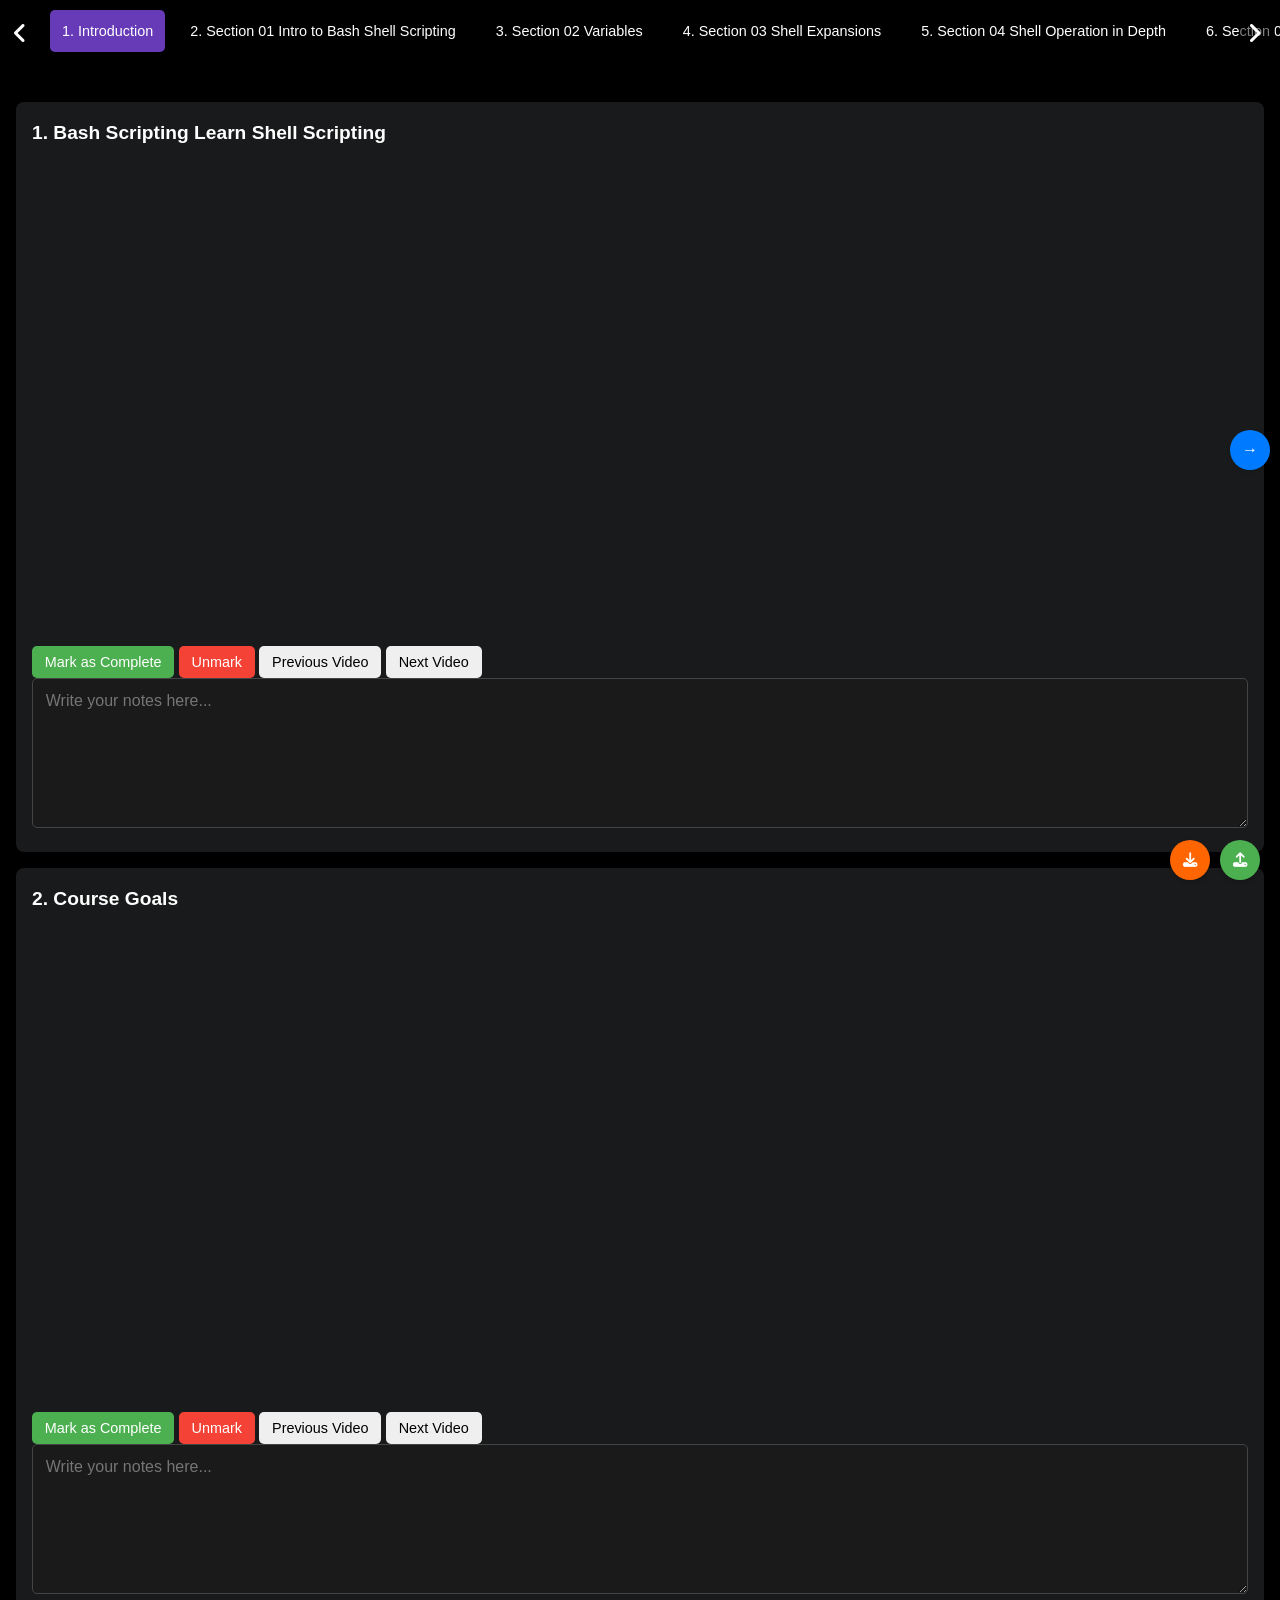
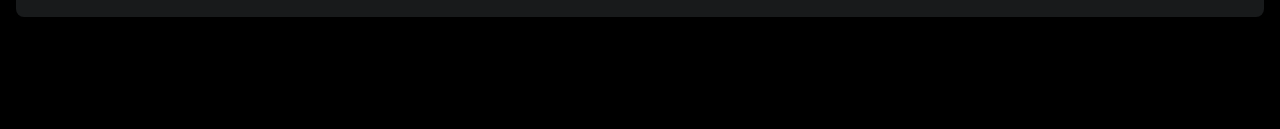
==== index.html @ 4765cff9 "Add files via upload" ====
<!DOCTYPE html>

<html lang="en">
<head>
<meta charset="utf-8"/>
<meta content="width=device-width, initial-scale=1.0" name="viewport"/>
<title>Bash Scripting Learn Shell Scripting Zero to Mastery</title>
<link href="styles.css" rel="stylesheet"/>
<link href="https://cdnjs.cloudflare.com/ajax/libs/font-awesome/6.3.0/css/all.min.css" rel="stylesheet"/>
<style>
            .video-container {
                width: 100%;
                max-width: 800px;
                margin: 20px auto;
            }
            .drive-iframe {
                width: 100%;
                height: 100%;
                border: none;
            }
        </style>
</head>
<body>
<header>
<nav class="wrapper">
<i class="fa-solid fa-angle-left arrow" id="left"></i>
<ul class="carousel">
<!-- Navigation items will be inserted here -->
<li class="card" id="actuel"><a href="index.html">1. Introduction</a></li>
<li class="card"><a href="s2.html">2. Section 01 Intro to Bash Shell Scripting</a></li>
<li class="card"><a href="s3.html">3. Section 02 Variables</a></li>
<li class="card"><a href="s4.html">4. Section 03 Shell Expansions</a></li>
<li class="card"><a href="s5.html">5. Section 04 Shell Operation in Depth</a></li>
<li class="card"><a href="s6.html">6. Section 05 Program Flow in Bash</a></li>
<li class="card"><a href="s7.html">7. Section 06 Loops in Bash</a></li>
<li class="card"><a href="s8.html">8. Section 07 Functions in Bash</a></li>
<li class="card"><a href="s9.html">10. Appendix Linux Installation Guide</a></li>
<li class="card"><a href="s10.html">11. Appendix Using the VIM Editor</a></li>
<li class="card"><a href="s11.html">12. Appendix Cron Anacron and Automation</a></li>
<li class="card"><a href="s12.html">13. Appendix Netfilter and Iptables Firewall</a></li></ul>
<i class="fa-solid fa-angle-right arrow" id="right"></i>
</nav>
</header>
<!-- Navigation buttons -->
<button class="arrow-button" id="right-arrow" onclick="navigate('s2.html')">→</button>
<main>
<!-- Video sections will be inserted here -->

<section class="section" id="section1">
<h2 class="video-title">1. Bash Scripting Learn Shell Scripting</h2>
<div class="video-container">
<iframe allow="autoplay" allowfullscreen="" class="drive-iframe" src="https://drive.google.com/file/d/1fzokmR-Iz_yWWEq9xopHgbsBEktAogwa/preview">
</iframe>
</div>
<button class="complete-btn">Mark as Complete</button>
<button class="unmark-btn">Unmark</button>
<button onclick="navigateToSection('prev', 0)">Previous Video</button>
<button onclick="navigateToSection('next', 0)">Next Video</button>
<textarea class="notes-input" id="notes1" placeholder="Write your notes here..."></textarea>
</section>
<section class="section" id="section2">
<h2 class="video-title">2. Course Goals</h2>
<div class="video-container">
<iframe allow="autoplay" allowfullscreen="" class="drive-iframe" src="https://drive.google.com/file/d/1g-en_Im526xHqlXFtxTY7H2maBVONtWU/preview">
</iframe>
</div>
<button class="complete-btn">Mark as Complete</button>
<button class="unmark-btn">Unmark</button>
<button onclick="navigateToSection('prev', 1)">Previous Video</button>
<button onclick="navigateToSection('next', 1)">Next Video</button>
<textarea class="notes-input" id="notes2" placeholder="Write your notes here..."></textarea>
</section>
</main>
<!-- Footer elements -->
<div class="footer-buttons">
<button id="backToTop" style="display: none;">
<i class="fas fa-arrow-up"></i>
</button>
<button id="exportButton">
<i class="fa-solid fa-download"></i>
</button>
<input accept=".json" id="importButton" type="file"/>
<button id="importDataButton">
<i class="fa-solid fa-upload"></i>
</button>
</div>
<script src="script.js"></script>
</body>
</html>
---- styles.css ----
/* Base Styles */
    * {
    margin: 0;
    padding: 0;
    box-sizing: border-box;
    }

    html {
    scroll-behavior: smooth;
    font-size: 16px;
    }

    body {
    font-family: "Poppins", sans-serif;
    background-color: #000000;
    color: #fff;
    line-height: 1.6;
    padding-bottom: 80px; /* Space for footer buttons */
    }

    /* Header & Navigation */
    header {
    background-color: black;
    padding: 10px 0;
    position: sticky;
    top: 0;
    width: 100%;
    z-index: 1000;
    box-shadow: 0 4px 6px rgba(0, 0, 0, 0.1);
    }

    .wrapper {
    display: flex;
    align-items: center;
    justify-content: space-between;
    position: relative;
    overflow: hidden;
    width: 100%;
    }

    .carousel {
    display: flex;
    gap: 10px;
    overflow-x: auto;
    list-style: none;
    padding: 0 50px;
    margin: 0;
    scroll-behavior: smooth;
    flex-grow: 1;
    scrollbar-width: none; /* Firefox */
    }

    .carousel::-webkit-scrollbar {
    display: none; /* Chrome/Safari */
    }

    .card {
    flex: 0 0 auto;
    padding: 8px 15px;
    background-color: black;
    border-radius: 5px;
    transition: all 0.3s ease;
    }

    .card a {
    text-decoration: none;
    color: white;
    font-weight: 500;
    white-space: nowrap;
    font-size: 0.9rem;
    }

    .card:hover {
    transform: scale(1.05);
    background-color: #3d5da9;
    }

    #actuel {
    background-color: #673ab7;
    border-radius: 5px;
    padding: 8px 12px;
    color: white;
    }

    .arrow {
    color: white;
    font-size: 1.5rem;
    cursor: pointer;
    padding: 8px;
    background-color: rgba(0, 0, 0, 0.5);
    border-radius: 50%;
    position: absolute;
    top: 50%;
    transform: translateY(-50%);
    z-index: 10;
    display: flex;
    align-items: center;
    justify-content: center;
    width: 36px;
    height: 36px;
    }

    .arrow:hover {
    background-color: #e74c3c;
    }

    #left {
    left: 5px;
    }

    #right {
    right: 5px;
    }

    /* Main Content */
    main {
    padding: 1rem;
    margin-top: 0.5rem;
    }

    .section {
    background-color: rgb(24, 26, 27);
    margin: 1rem 0;
    padding: 1rem;
    border-radius: 8px;
    box-shadow: 0 2px 4px rgba(0, 0, 0, 0.1);
    }

    .video-title {
    font-size: 1.2rem;
    margin-bottom: 0.8rem;
    color: #fff;
    }

    .video-container {
    width: 100%;
    max-width: 800px;
    margin: 0 auto 1rem;
    aspect-ratio: 16/9;
    }

    .drive-iframe {
    width: 100%;
    height: 100%;
    border: none;
    border-radius: 5px;
    }

    /* Buttons */
    .button-group {
    display: flex;
    flex-wrap: wrap;
    gap: 0.5rem;
    margin-bottom: 1rem;
    }

    button {
    border-radius: 5px;
    padding: 0.5rem 0.8rem;
    border: none;
    cursor: pointer;
    font-weight: 500;
    font-size: 0.9rem;
    transition: all 0.2s ease;
    }

    .complete-btn {
    background-color: #4caf50;
    color: white;
    }

    .complete-btn:hover {
    background-color: #45a049;
    }

    .unmark-btn {
    background-color: #f44336;
    color: white;
    }

    .unmark-btn:hover {
    background-color: #d32f2f;
    }

    .arrow-button {
    position: fixed;
    top: 50%;
    transform: translateY(-50%);
    background-color: #007bff;
    color: white;
    border: none;
    border-radius: 50%;
    width: 40px;
    height: 40px;
    font-size: 1rem;
    cursor: pointer;
    box-shadow: 0 2px 4px rgba(0, 0, 0, 0.1);
    z-index: 999;
    display: flex;
    align-items: center;
    justify-content: center;
    }

    .arrow-button:hover {
    background-color: #0056b3;
    transform: translateY(-50%) scale(1.1);
    }

    #left-arrow {
    left: 10px;
    }

    #right-arrow {
    right: 10px;
    }

    /* Notes */
    .notes-input {
    width: 100%;
    height: 150px;
    padding: 0.8rem;
    border: 1px solid #444;
    border-radius: 5px;
    font-size: 1rem;
    resize: vertical;
    color: #fff;
    background-color: #1a1a1a;
    font-family: Arial, sans-serif;
    }

    .notes-input:focus {
    border-color: #4caf50;
    outline: none;
    box-shadow: 0 0 0 2px rgba(76, 175, 80, 0.2);
    }

    /* Footer Buttons */
    .footer-buttons {
    position: fixed;
    bottom: 20px;
    right: 20px;
    display: flex;
    gap: 10px;
    z-index: 1000;
    }

    #backToTop, #exportButton, #importDataButton {
    width: 40px;
    height: 40px;
    border-radius: 50%;
    display: flex;
    align-items: center;
    justify-content: center;
    border: none;
    cursor: pointer;
    box-shadow: 0 2px 4px rgba(0, 0, 0, 0.2);
    transition: all 0.2s ease;
    }

    #backToTop {
    background-color: #007BFF;
    color: white;
    }

    #backToTop:hover {
    background-color: #0056b3;
    }

    #exportButton {
    background-color: #FF6500;
    color: white;
    }

    #exportButton:hover {
    background-color: #fc7f2b;
    }

    #importDataButton {
    background-color: #4CAF50;
    color: white;
    }

    #importDataButton:hover {
    background-color: #49d34e;
    }

    #importButton {
    display: none;
    }

    /* Mobile Responsiveness */
    @media (max-width: 768px) {
    html {
        font-size: 14px;
    }

    .carousel {
        padding: 0 40px;
    }

    .card {
        padding: 6px 12px;
    }

    .arrow {
        width: 30px;
        height: 30px;
        font-size: 1.2rem;
    }

    .section {
        padding: 0.8rem;
    }

    .video-title {
        font-size: 1.1rem;
    }

    button {
        padding: 0.4rem 0.7rem;
        font-size: 0.8rem;
    }

    .arrow-button {
        width: 35px;
        height: 35px;
    }

    .footer-buttons {
        bottom: 15px;
        right: 15px;
    }

    #backToTop, #exportButton, #importDataButton {
        width: 36px;
        height: 36px;
        font-size: 0.9rem;
    }
    }

    @media (max-width: 480px) {
    .carousel {
        gap: 8px;
        padding: 0 35px;
    }

    .card a {
        font-size: 0.8rem;
    }

    .button-group {
        gap: 0.3rem;
    }

    button {
        padding: 0.3rem 0.6rem;
    }

    .notes-input {
        height: 120px;
        padding: 0.6rem;
    }
    }

    @media (max-width: 768px) {
    #left-arrow, #right-arrow {
        display: none !important;
    }
    }
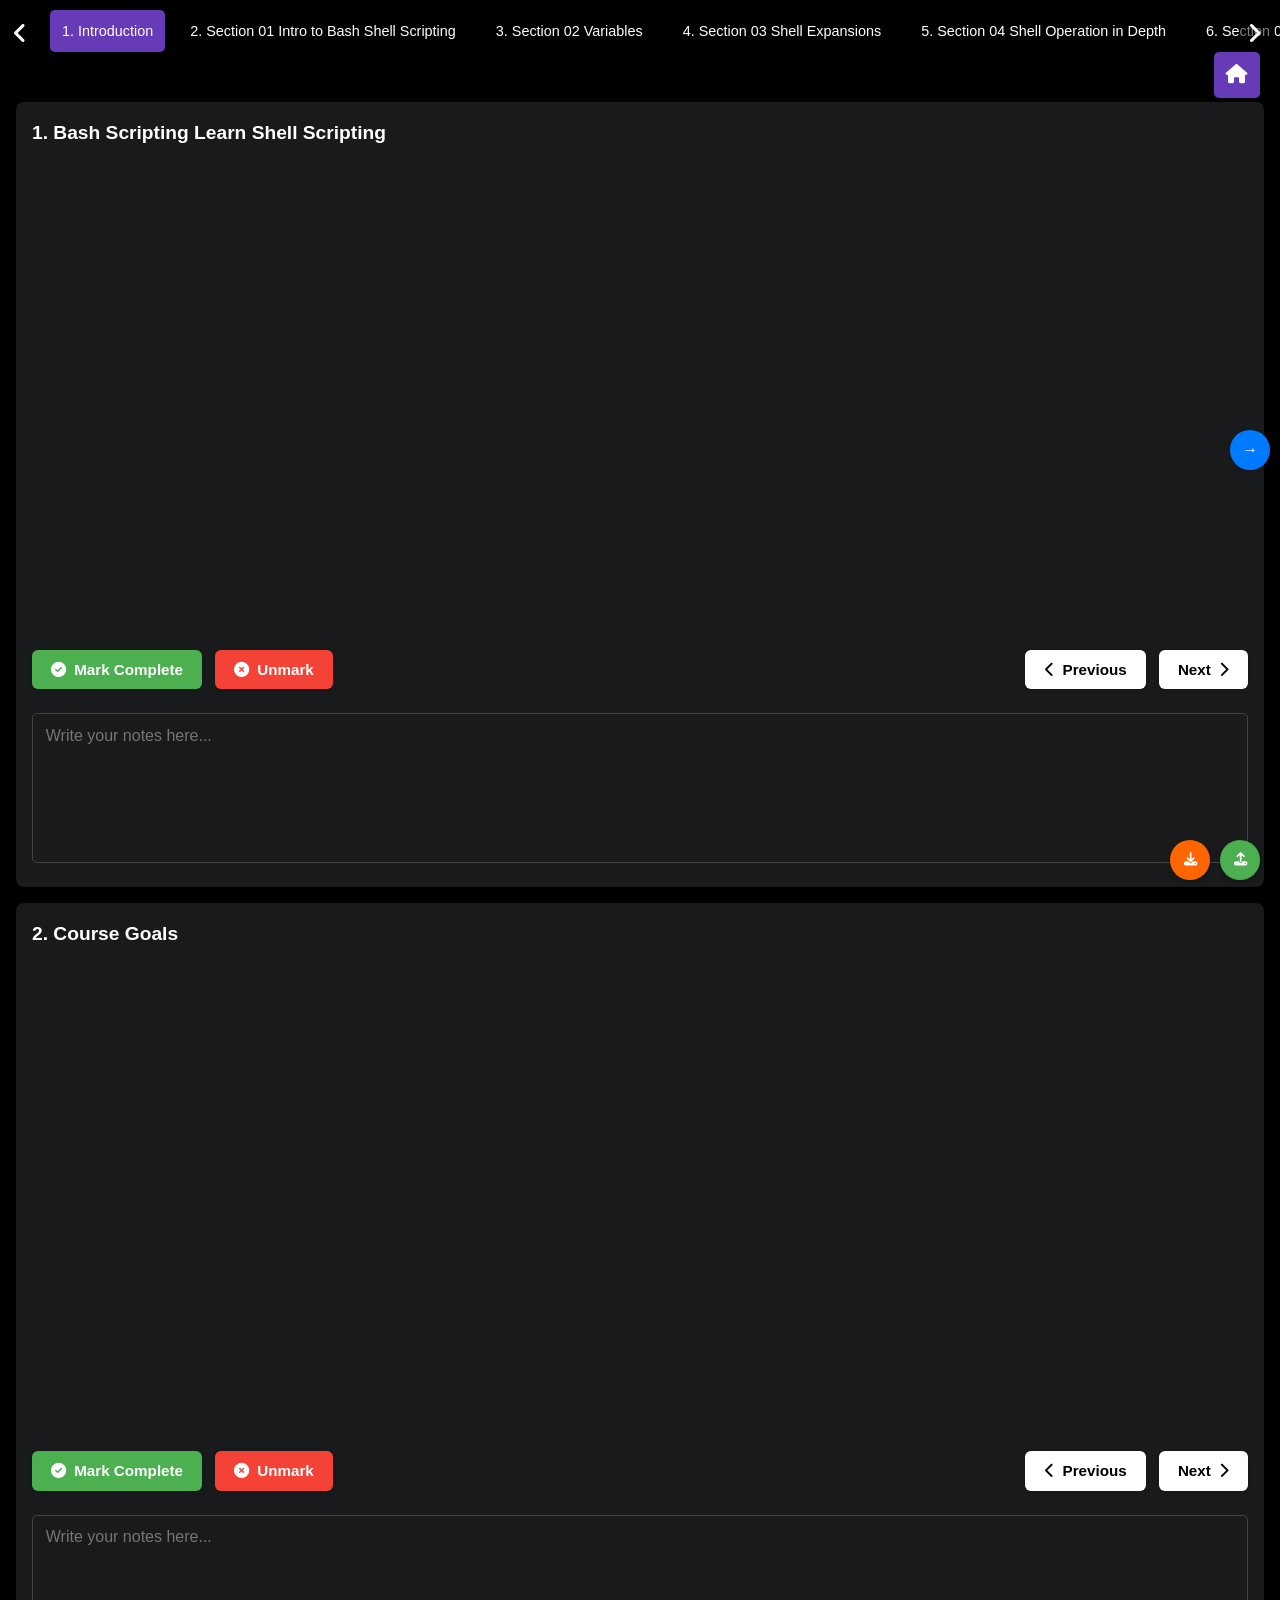
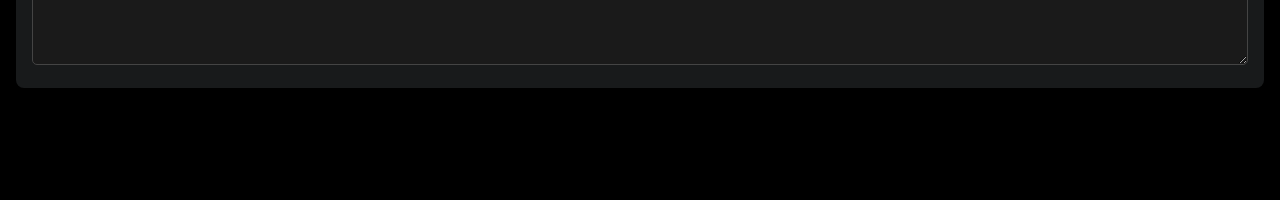
==== commit 77ab761f: "Add files via upload" ====
--- a/index.html
+++ b/index.html
@@ -40,6 +40,9 @@
 <li class="card"><a href="s12.html">13. Appendix Netfilter and Iptables Firewall</a></li></ul>
 <i class="fa-solid fa-angle-right arrow" id="right"></i>
 </nav>
+<a class="home-button" href="https://brahimsaa.github.io/all">
+<i class="fa-solid fa-home"></i>
+</a>
 </header>
 <!-- Navigation buttons -->
 <button class="arrow-button" id="right-arrow" onclick="navigate('s2.html')">→</button>
@@ -52,10 +55,24 @@
 <iframe allow="autoplay" allowfullscreen="" class="drive-iframe" src="https://drive.google.com/file/d/1fzokmR-Iz_yWWEq9xopHgbsBEktAogwa/preview">
 </iframe>
 </div>
-<button class="complete-btn">Mark as Complete</button>
-<button class="unmark-btn">Unmark</button>
-<button onclick="navigateToSection('prev', 0)">Previous Video</button>
-<button onclick="navigateToSection('next', 0)">Next Video</button>
+<div class="progress-navigate-container">
+<div class="progress">
+<button class="complete-btn">
+<i class="fas fa-check-circle"></i> Mark Complete
+                        </button>
+<button class="unmark-btn">
+<i class="fas fa-times-circle"></i> Unmark
+                        </button>
+</div>
+<div class="navigate">
+<button class="nav-btn prev-btn" onclick="navigateToSection('prev', 0)">
+<i class="fas fa-chevron-left"></i> Previous
+                        </button>
+<button class="nav-btn next-btn" onclick="navigateToSection('next', 0)">
+                            Next <i class="fas fa-chevron-right"></i>
+</button>
+</div>
+</div>
 <textarea class="notes-input" id="notes1" placeholder="Write your notes here..."></textarea>
 </section>
 <section class="section" id="section2">
@@ -64,10 +81,24 @@
 <iframe allow="autoplay" allowfullscreen="" class="drive-iframe" src="https://drive.google.com/file/d/1g-en_Im526xHqlXFtxTY7H2maBVONtWU/preview">
 </iframe>
 </div>
-<button class="complete-btn">Mark as Complete</button>
-<button class="unmark-btn">Unmark</button>
-<button onclick="navigateToSection('prev', 1)">Previous Video</button>
-<button onclick="navigateToSection('next', 1)">Next Video</button>
+<div class="progress-navigate-container">
+<div class="progress">
+<button class="complete-btn">
+<i class="fas fa-check-circle"></i> Mark Complete
+                        </button>
+<button class="unmark-btn">
+<i class="fas fa-times-circle"></i> Unmark
+                        </button>
+</div>
+<div class="navigate">
+<button class="nav-btn prev-btn" onclick="navigateToSection('prev', 1)">
+<i class="fas fa-chevron-left"></i> Previous
+                        </button>
+<button class="nav-btn next-btn" onclick="navigateToSection('next', 1)">
+                            Next <i class="fas fa-chevron-right"></i>
+</button>
+</div>
+</div>
 <textarea class="notes-input" id="notes2" placeholder="Write your notes here..."></textarea>
 </section>
 </main>
--- a/styles.css
+++ b/styles.css
@@ -1,369 +1,441 @@
 /* Base Styles */
-    * {
-    margin: 0;
-    padding: 0;
-    box-sizing: border-box;
-    }
-
-    html {
-    scroll-behavior: smooth;
-    font-size: 16px;
-    }
-
-    body {
-    font-family: "Poppins", sans-serif;
-    background-color: #000000;
-    color: #fff;
-    line-height: 1.6;
-    padding-bottom: 80px; /* Space for footer buttons */
-    }
-
-    /* Header & Navigation */
-    header {
-    background-color: black;
-    padding: 10px 0;
-    position: sticky;
-    top: 0;
+* {
+  margin: 0;
+  padding: 0;
+  box-sizing: border-box;
+}
+
+html {
+  scroll-behavior: smooth;
+  font-size: 16px;
+}
+
+body {
+  font-family: "Poppins", sans-serif;
+  background-color: #000000;
+  color: #fff;
+  line-height: 1.6;
+  padding-bottom: 80px;
+}
+
+/* Header & Navigation */
+header {
+  background-color: black;
+  padding: 10px 0;
+  position: sticky;
+  top: 0;
+  width: 100%;
+  z-index: 1000;
+  box-shadow: 0 4px 6px rgba(0, 0, 0, 0.1);
+}
+
+.wrapper {
+  display: flex;
+  align-items: center;
+  justify-content: space-between;
+  position: relative;
+  overflow: hidden;
+  width: 100%;
+}
+
+.carousel {
+  display: flex;
+  gap: 10px;
+  overflow-x: auto;
+  list-style: none;
+  padding: 0 50px;
+  margin: 0;
+  scroll-behavior: smooth;
+  flex-grow: 1;
+  scrollbar-width: none;
+}
+
+.carousel::-webkit-scrollbar {
+  display: none;
+}
+
+.card {
+  flex: 0 0 auto;
+  padding: 8px 15px;
+  background-color: black;
+  border-radius: 5px;
+  transition: all 0.3s ease;
+}
+
+.card a {
+  text-decoration: none;
+  color: white;
+  font-weight: 500;
+  white-space: nowrap;
+  font-size: 0.9rem;
+}
+
+.card:hover {
+  transform: scale(1.05);
+  background-color: #3d5da9;
+}
+
+#actuel {
+  background-color: #673ab7;
+  border-radius: 5px;
+  padding: 8px 12px;
+  color: white;
+}
+
+.arrow {
+  color: white;
+  font-size: 1.5rem;
+  cursor: pointer;
+  padding: 8px;
+  background-color: rgba(0, 0, 0, 0.5);
+  border-radius: 50%;
+  position: absolute;
+  top: 50%;
+  transform: translateY(-50%);
+  z-index: 10;
+  display: flex;
+  align-items: center;
+  justify-content: center;
+  width: 36px;
+  height: 36px;
+}
+
+.arrow:hover {
+  background-color: #e74c3c;
+}
+
+#left {
+  left: 5px;
+}
+
+#right {
+  right: 5px;
+}
+
+/* Home Button */
+.home-button {
+  position: absolute;
+  right: 20px;
+  color: white;
+  font-size: 1.2rem;
+  background-color: #673ab7;
+  padding: 8px 12px;
+  border-radius: 5px;
+  transition: all 0.3s ease;
+}
+
+.home-button:hover {
+  background-color: #5e35b1;
+  transform: scale(1.05);
+}
+
+/* Main Content */
+main {
+  padding: 1rem;
+  margin-top: 0.5rem;
+}
+
+.section {
+  background-color: rgb(24, 26, 27);
+  margin: 1rem 0;
+  padding: 1rem;
+  border-radius: 8px;
+  box-shadow: 0 2px 4px rgba(0, 0, 0, 0.1);
+}
+
+.video-title {
+  font-size: 1.2rem;
+  margin-bottom: 0.8rem;
+  color: #fff;
+}
+
+.video-container {
+  width: 100%;
+  max-width: 800px;
+  margin: 0 auto 1rem;
+  aspect-ratio: 16/9;
+}
+
+.drive-iframe {
+  width: 100%;
+  height: 100%;
+  border: none;
+  border-radius: 5px;
+}
+
+/* Progress & Navigation Container */
+.progress-navigate-container {
+  display: flex;
+  justify-content: space-between;
+  align-items: center;
+  margin: 1.5rem 0;
+  gap: 1rem;
+  flex-wrap: wrap;
+}
+
+.progress, .navigate {
+  display: flex;
+  gap: 0.8rem;
+}
+
+/* Button Styles */
+.complete-btn, .unmark-btn, .nav-btn {
+  padding: 0.7rem 1.2rem;
+  border-radius: 6px;
+  font-weight: 600;
+  font-size: 0.95rem;
+  transition: all 0.3s ease;
+  display: flex;
+  align-items: center;
+  gap: 0.5rem;
+  border: none;
+  cursor: pointer;
+  box-shadow: 0 2px 5px rgba(0,0,0,0.1);
+}
+
+.complete-btn {
+  background-color: #4CAF50;
+  color: white;
+}
+
+.complete-btn:hover {
+  background-color: #3e8e41;
+  transform: translateY(-2px);
+  box-shadow: 0 4px 8px rgba(0,0,0,0.15);
+}
+
+.unmark-btn {
+  background-color: #f44336;
+  color: white;
+}
+
+.unmark-btn:hover {
+  background-color: #d32f2f;
+  transform: translateY(-2px);
+  box-shadow: 0 4px 8px rgba(0,0,0,0.15);
+}
+
+.nav-btn {
+  background-color: white;
+  color: black;
+}
+
+.nav-btn:hover {
+  background-color: #dcdcdc;
+  transform: translateY(-2px);
+  box-shadow: 0 4px 8px rgba(0,0,0,0.15);
+}
+
+/* Notes */
+.notes-input {
+  width: 100%;
+  height: 150px;
+  padding: 0.8rem;
+  border: 1px solid #444;
+  border-radius: 5px;
+  font-size: 1rem;
+  resize: vertical;
+  color: #fff;
+  background-color: #1a1a1a;
+  font-family: Arial, sans-serif;
+}
+
+.notes-input:focus {
+  border-color: #4caf50;
+  outline: none;
+  box-shadow: 0 0 0 2px rgba(76, 175, 80, 0.2);
+}
+
+/* Footer Buttons */
+.footer-buttons {
+  position: fixed;
+  bottom: 20px;
+  right: 20px;
+  display: flex;
+  gap: 10px;
+  z-index: 1000;
+}
+
+#backToTop,
+#exportButton,
+#importDataButton {
+  width: 40px;
+  height: 40px;
+  border-radius: 50%;
+  display: flex;
+  align-items: center;
+  justify-content: center;
+  border: none;
+  cursor: pointer;
+  box-shadow: 0 2px 4px rgba(0, 0, 0, 0.2);
+  transition: all 0.2s ease;
+}
+
+#backToTop {
+  background-color: #007bff;
+  color: white;
+}
+
+#backToTop:hover {
+  background-color: #0056b3;
+}
+
+#exportButton {
+  background-color: #ff6500;
+  color: white;
+}
+
+#exportButton:hover {
+  background-color: #fc7f2b;
+}
+
+#importDataButton {
+  background-color: #4caf50;
+  color: white;
+}
+
+#importDataButton:hover {
+  background-color: #49d34e;
+}
+
+#importButton {
+  display: none;
+}
+
+/* Arrow Buttons */
+.arrow-button {
+  position: fixed;
+  top: 50%;
+  transform: translateY(-50%);
+  background-color: #007bff;
+  color: white;
+  border: none;
+  border-radius: 50%;
+  width: 40px;
+  height: 40px;
+  font-size: 1rem;
+  cursor: pointer;
+  box-shadow: 0 2px 4px rgba(0, 0, 0, 0.1);
+  z-index: 999;
+  display: flex;
+  align-items: center;
+  justify-content: center;
+}
+
+.arrow-button:hover {
+  background-color: #0056b3;
+  transform: translateY(-50%) scale(1.1);
+}
+
+#left-arrow {
+  left: 10px;
+}
+
+#right-arrow {
+  right: 10px;
+}
+
+/* Mobile Responsiveness */
+@media (max-width: 768px) {
+  html {
+    font-size: 14px;
+  }
+
+  .carousel {
+    padding: 0 40px;
+  }
+
+  .card {
+    padding: 6px 12px;
+  }
+
+  .arrow {
+    width: 30px;
+    height: 30px;
+    font-size: 1.2rem;
+  }
+
+  .section {
+    padding: 0.8rem;
+  }
+
+  .video-title {
+    font-size: 1.1rem;
+  }
+
+  .home-button {
+    right: 10px;
+    padding: 6px 10px;
+  }
+
+  .progress-navigate-container {
+    flex-direction: column;
+    gap: 0.8rem;
+  }
+
+  .progress, .navigate {
     width: 100%;
-    z-index: 1000;
-    box-shadow: 0 4px 6px rgba(0, 0, 0, 0.1);
-    }
-
-    .wrapper {
-    display: flex;
-    align-items: center;
-    justify-content: space-between;
-    position: relative;
-    overflow: hidden;
-    width: 100%;
-    }
-
-    .carousel {
-    display: flex;
-    gap: 10px;
-    overflow-x: auto;
-    list-style: none;
-    padding: 0 50px;
-    margin: 0;
-    scroll-behavior: smooth;
+    justify-content: center;
+    flex-wrap: wrap;
+  }
+
+  .complete-btn, .unmark-btn, .nav-btn {
+    padding: 0.6rem 1rem;
+    font-size: 0.9rem;
     flex-grow: 1;
-    scrollbar-width: none; /* Firefox */
-    }
-
-    .carousel::-webkit-scrollbar {
-    display: none; /* Chrome/Safari */
-    }
-
-    .card {
-    flex: 0 0 auto;
-    padding: 8px 15px;
-    background-color: black;
-    border-radius: 5px;
-    transition: all 0.3s ease;
-    }
-
-    .card a {
-    text-decoration: none;
-    color: white;
-    font-weight: 500;
-    white-space: nowrap;
-    font-size: 0.9rem;
-    }
-
-    .card:hover {
-    transform: scale(1.05);
-    background-color: #3d5da9;
-    }
-
-    #actuel {
-    background-color: #673ab7;
-    border-radius: 5px;
-    padding: 8px 12px;
-    color: white;
-    }
-
-    .arrow {
-    color: white;
-    font-size: 1.5rem;
-    cursor: pointer;
-    padding: 8px;
-    background-color: rgba(0, 0, 0, 0.5);
-    border-radius: 50%;
-    position: absolute;
-    top: 50%;
-    transform: translateY(-50%);
-    z-index: 10;
-    display: flex;
-    align-items: center;
     justify-content: center;
+  }
+
+  .footer-buttons {
+    bottom: 15px;
+    right: 15px;
+  }
+
+  #backToTop,
+  #exportButton,
+  #importDataButton {
     width: 36px;
     height: 36px;
-    }
-
-    .arrow:hover {
-    background-color: #e74c3c;
-    }
-
-    #left {
-    left: 5px;
-    }
-
-    #right {
-    right: 5px;
-    }
-
-    /* Main Content */
-    main {
-    padding: 1rem;
-    margin-top: 0.5rem;
-    }
-
-    .section {
-    background-color: rgb(24, 26, 27);
-    margin: 1rem 0;
-    padding: 1rem;
-    border-radius: 8px;
-    box-shadow: 0 2px 4px rgba(0, 0, 0, 0.1);
-    }
-
-    .video-title {
-    font-size: 1.2rem;
-    margin-bottom: 0.8rem;
-    color: #fff;
-    }
-
-    .video-container {
+    font-size: 0.9rem;
+  }
+
+  #left-arrow,
+  #right-arrow {
+    display: none !important;
+  }
+}
+
+@media (max-width: 480px) {
+  .carousel {
+    gap: 8px;
+    padding: 0 35px;
+  }
+
+  .card a {
+    font-size: 0.8rem;
+  }
+
+  .notes-input {
+    height: 120px;
+    padding: 0.6rem;
+  }
+
+  .progress, .navigate {
+    display: grid;
+    grid-template-columns: 1fr 1fr;
+    gap: 0.8rem;
+  }
+
+  .complete-btn, .unmark-btn, .nav-btn {
+    padding: 0.8rem 0.5rem;
     width: 100%;
-    max-width: 800px;
-    margin: 0 auto 1rem;
-    aspect-ratio: 16/9;
-    }
-
-    .drive-iframe {
-    width: 100%;
-    height: 100%;
-    border: none;
-    border-radius: 5px;
-    }
-
-    /* Buttons */
-    .button-group {
-    display: flex;
-    flex-wrap: wrap;
-    gap: 0.5rem;
-    margin-bottom: 1rem;
-    }
-
-    button {
-    border-radius: 5px;
-    padding: 0.5rem 0.8rem;
-    border: none;
-    cursor: pointer;
-    font-weight: 500;
-    font-size: 0.9rem;
-    transition: all 0.2s ease;
-    }
-
-    .complete-btn {
-    background-color: #4caf50;
-    color: white;
-    }
-
-    .complete-btn:hover {
-    background-color: #45a049;
-    }
-
-    .unmark-btn {
-    background-color: #f44336;
-    color: white;
-    }
-
-    .unmark-btn:hover {
-    background-color: #d32f2f;
-    }
-
-    .arrow-button {
-    position: fixed;
-    top: 50%;
-    transform: translateY(-50%);
-    background-color: #007bff;
-    color: white;
-    border: none;
-    border-radius: 50%;
-    width: 40px;
-    height: 40px;
-    font-size: 1rem;
-    cursor: pointer;
-    box-shadow: 0 2px 4px rgba(0, 0, 0, 0.1);
-    z-index: 999;
-    display: flex;
-    align-items: center;
-    justify-content: center;
-    }
-
-    .arrow-button:hover {
-    background-color: #0056b3;
-    transform: translateY(-50%) scale(1.1);
-    }
-
-    #left-arrow {
-    left: 10px;
-    }
-
-    #right-arrow {
-    right: 10px;
-    }
-
-    /* Notes */
-    .notes-input {
-    width: 100%;
-    height: 150px;
-    padding: 0.8rem;
-    border: 1px solid #444;
-    border-radius: 5px;
-    font-size: 1rem;
-    resize: vertical;
-    color: #fff;
-    background-color: #1a1a1a;
-    font-family: Arial, sans-serif;
-    }
-
-    .notes-input:focus {
-    border-color: #4caf50;
-    outline: none;
-    box-shadow: 0 0 0 2px rgba(76, 175, 80, 0.2);
-    }
-
-    /* Footer Buttons */
-    .footer-buttons {
-    position: fixed;
-    bottom: 20px;
-    right: 20px;
-    display: flex;
-    gap: 10px;
-    z-index: 1000;
-    }
-
-    #backToTop, #exportButton, #importDataButton {
-    width: 40px;
-    height: 40px;
-    border-radius: 50%;
-    display: flex;
-    align-items: center;
-    justify-content: center;
-    border: none;
-    cursor: pointer;
-    box-shadow: 0 2px 4px rgba(0, 0, 0, 0.2);
-    transition: all 0.2s ease;
-    }
-
-    #backToTop {
-    background-color: #007BFF;
-    color: white;
-    }
-
-    #backToTop:hover {
-    background-color: #0056b3;
-    }
-
-    #exportButton {
-    background-color: #FF6500;
-    color: white;
-    }
-
-    #exportButton:hover {
-    background-color: #fc7f2b;
-    }
-
-    #importDataButton {
-    background-color: #4CAF50;
-    color: white;
-    }
-
-    #importDataButton:hover {
-    background-color: #49d34e;
-    }
-
-    #importButton {
-    display: none;
-    }
-
-    /* Mobile Responsiveness */
-    @media (max-width: 768px) {
-    html {
-        font-size: 14px;
-    }
-
-    .carousel {
-        padding: 0 40px;
-    }
-
-    .card {
-        padding: 6px 12px;
-    }
-
-    .arrow {
-        width: 30px;
-        height: 30px;
-        font-size: 1.2rem;
-    }
-
-    .section {
-        padding: 0.8rem;
-    }
-
-    .video-title {
-        font-size: 1.1rem;
-    }
-
-    button {
-        padding: 0.4rem 0.7rem;
-        font-size: 0.8rem;
-    }
-
-    .arrow-button {
-        width: 35px;
-        height: 35px;
-    }
-
-    .footer-buttons {
-        bottom: 15px;
-        right: 15px;
-    }
-
-    #backToTop, #exportButton, #importDataButton {
-        width: 36px;
-        height: 36px;
-        font-size: 0.9rem;
-    }
-    }
-
-    @media (max-width: 480px) {
-    .carousel {
-        gap: 8px;
-        padding: 0 35px;
-    }
-
-    .card a {
-        font-size: 0.8rem;
-    }
-
-    .button-group {
-        gap: 0.3rem;
-    }
-
-    button {
-        padding: 0.3rem 0.6rem;
-    }
-
-    .notes-input {
-        height: 120px;
-        padding: 0.6rem;
-    }
-    }
-
-    @media (max-width: 768px) {
-    #left-arrow, #right-arrow {
-        display: none !important;
-    }
-    }+    white-space: nowrap;
+  }
+}
+
+@media (max-width: 400px) {
+  .complete-btn, .unmark-btn, .nav-btn {
+    font-size: 0.85rem;
+    padding: 0.7rem 0.4rem;
+  }
+}
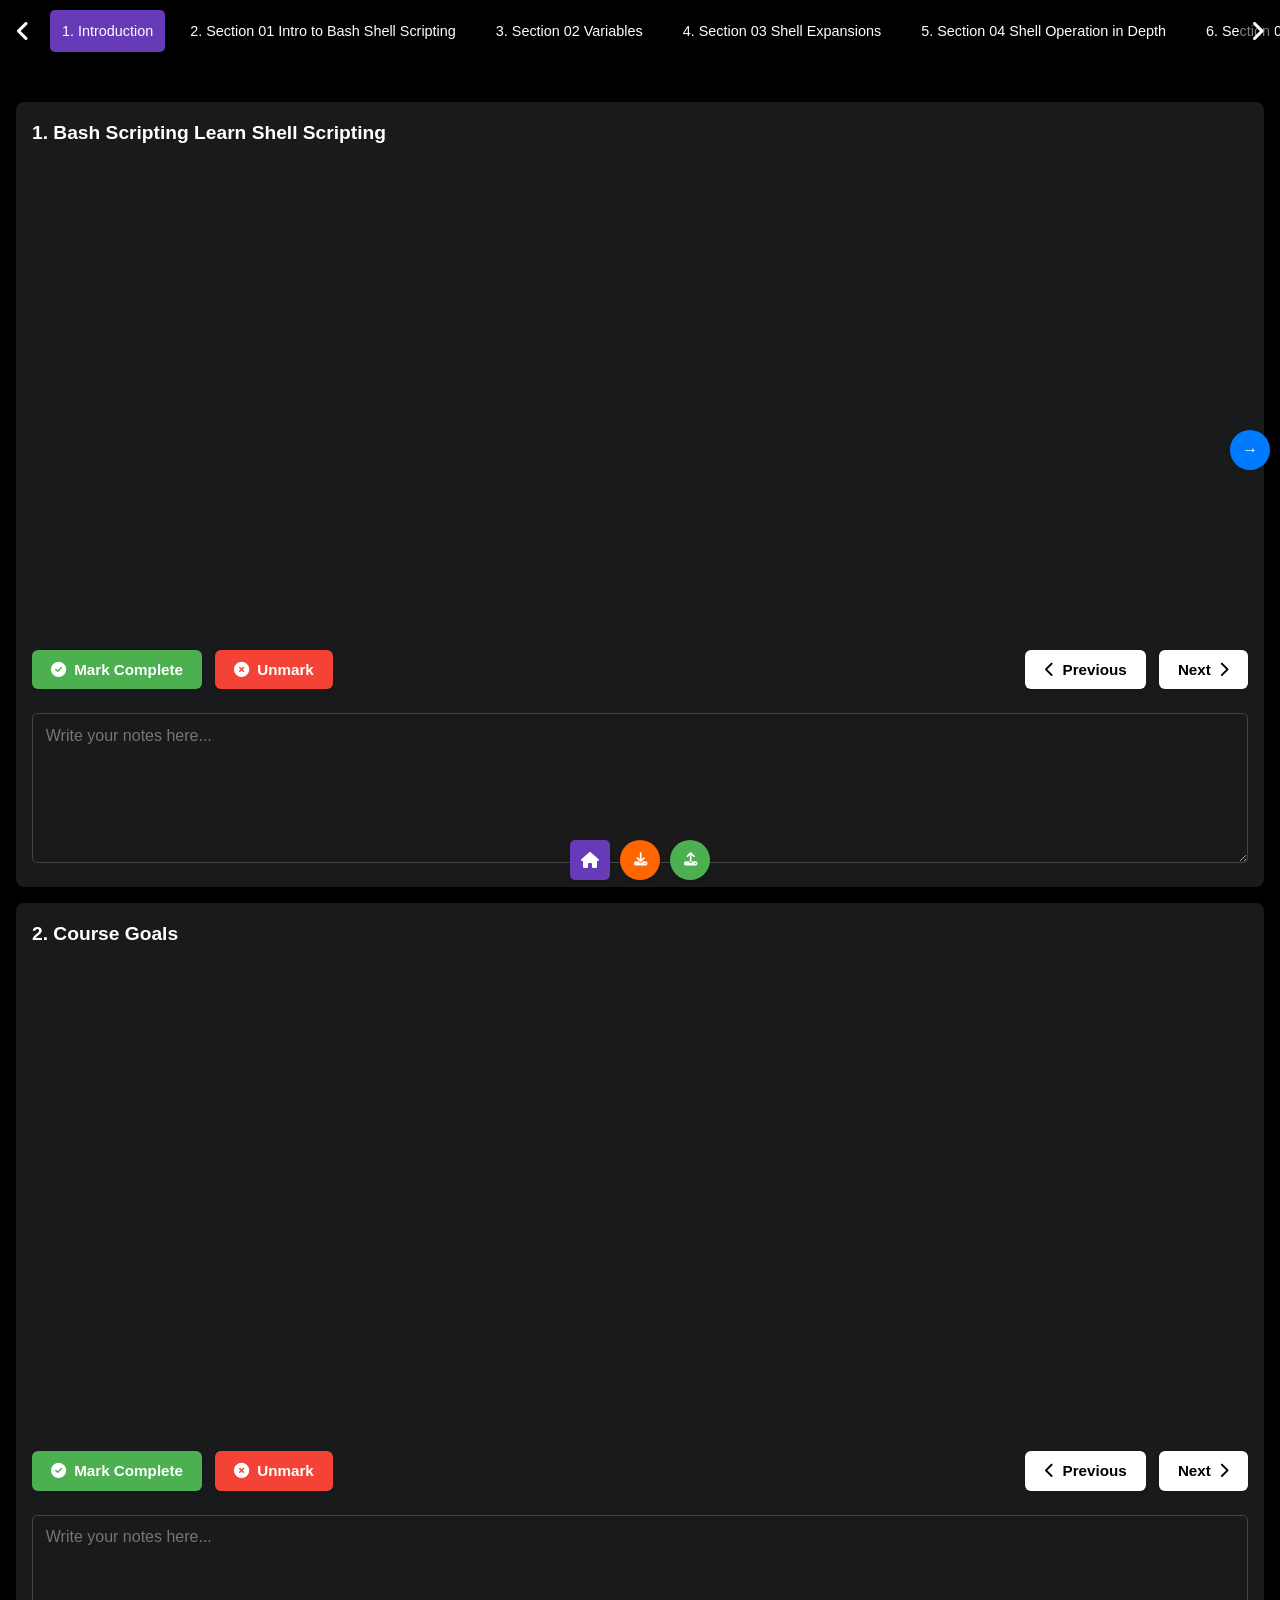
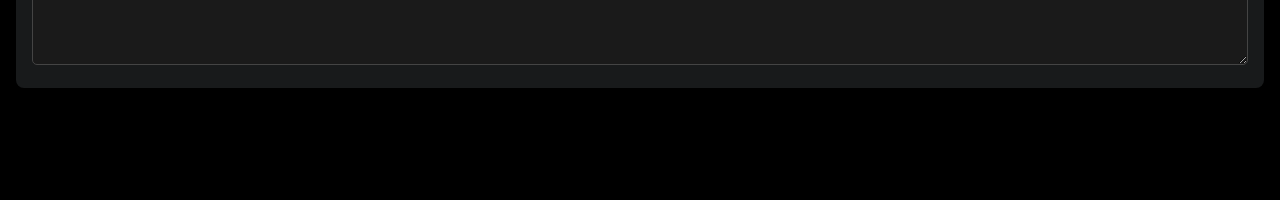
==== commit 3a210dae: "Add files via upload" ====
--- a/index.html
+++ b/index.html
@@ -40,9 +40,6 @@
 <li class="card"><a href="s12.html">13. Appendix Netfilter and Iptables Firewall</a></li></ul>
 <i class="fa-solid fa-angle-right arrow" id="right"></i>
 </nav>
-<a class="home-button" href="https://brahimsaa.github.io/all">
-<i class="fa-solid fa-home"></i>
-</a>
 </header>
 <!-- Navigation buttons -->
 <button class="arrow-button" id="right-arrow" onclick="navigate('s2.html')">→</button>
@@ -104,9 +101,9 @@
 </main>
 <!-- Footer elements -->
 <div class="footer-buttons">
-<button id="backToTop" style="display: none;">
-<i class="fas fa-arrow-up"></i>
-</button>
+<a class="home-button" href="https://brahimsaa.github.io/all" id="homeButton">
+<i class="fa-solid fa-home"></i>
+</a>
 <button id="exportButton">
 <i class="fa-solid fa-download"></i>
 </button>
--- a/styles.css
+++ b/styles.css
@@ -106,28 +106,14 @@
 
 #left {
   left: 5px;
+  display: flex;
 }
 
 #right {
   right: 5px;
-}
-
-/* Home Button */
-.home-button {
-  position: absolute;
-  right: 20px;
-  color: white;
-  font-size: 1.2rem;
-  background-color: #673ab7;
-  padding: 8px 12px;
-  border-radius: 5px;
-  transition: all 0.3s ease;
-}
-
-.home-button:hover {
-  background-color: #5e35b1;
-  transform: scale(1.05);
-}
+  display: flex;
+}
+
 
 /* Main Content */
 main {
@@ -246,62 +232,6 @@
   box-shadow: 0 0 0 2px rgba(76, 175, 80, 0.2);
 }
 
-/* Footer Buttons */
-.footer-buttons {
-  position: fixed;
-  bottom: 20px;
-  right: 20px;
-  display: flex;
-  gap: 10px;
-  z-index: 1000;
-}
-
-#backToTop,
-#exportButton,
-#importDataButton {
-  width: 40px;
-  height: 40px;
-  border-radius: 50%;
-  display: flex;
-  align-items: center;
-  justify-content: center;
-  border: none;
-  cursor: pointer;
-  box-shadow: 0 2px 4px rgba(0, 0, 0, 0.2);
-  transition: all 0.2s ease;
-}
-
-#backToTop {
-  background-color: #007bff;
-  color: white;
-}
-
-#backToTop:hover {
-  background-color: #0056b3;
-}
-
-#exportButton {
-  background-color: #ff6500;
-  color: white;
-}
-
-#exportButton:hover {
-  background-color: #fc7f2b;
-}
-
-#importDataButton {
-  background-color: #4caf50;
-  color: white;
-}
-
-#importDataButton:hover {
-  background-color: #49d34e;
-}
-
-#importButton {
-  display: none;
-}
-
 /* Arrow Buttons */
 .arrow-button {
   position: fixed;
@@ -335,6 +265,87 @@
   right: 10px;
 }
 
+/* Footer Buttons */
+.footer-buttons {
+  position: fixed;
+  bottom: 20px;
+  left: 50%;
+  transform: translateX(-50%);
+  display: flex;
+  gap: 10px;
+  z-index: 1000;
+  align-items: center;
+  padding: 0 10px;
+}
+
+#backToTop,
+#exportButton,
+#importDataButton,
+.home-button {
+  width: 40px;
+  height: 40px;
+  display: flex;
+  align-items: center;
+  justify-content: center;
+  border: none;
+  cursor: pointer;
+  box-shadow: 0 2px 4px rgba(0, 0, 0, 0.2);
+  transition: all 0.2s ease;
+  text-decoration: none;
+}
+
+/* Circular buttons */
+#backToTop,
+#exportButton,
+#importDataButton {
+  border-radius: 50%;
+}
+
+/* Square home button with slight rounding */
+.home-button {
+  border-radius: 5px;
+  background-color: #673ab7;
+  color: white;
+}
+
+/* Button colors */
+#backToTop {
+  background-color: #007bff;
+  color: white;
+}
+
+#exportButton {
+  background-color: #ff6500;
+  color: white;
+}
+
+#importDataButton {
+  background-color: #4caf50;
+  color: white;
+}
+
+/* Hover effects */
+#backToTop:hover {
+  background-color: #0056b3;
+}
+
+#exportButton:hover {
+  background-color: #fc7f2b;
+}
+
+#importDataButton:hover {
+  background-color: #49d34e;
+}
+
+.home-button:hover {
+  background-color: #5e35b1;
+  transform: scale(1.1);
+}
+
+#importButton {
+  display: none;
+}
+
 /* Mobile Responsiveness */
 @media (max-width: 768px) {
   html {
@@ -361,11 +372,6 @@
 
   .video-title {
     font-size: 1.1rem;
-  }
-
-  .home-button {
-    right: 10px;
-    padding: 6px 10px;
   }
 
   .progress-navigate-container {
@@ -388,15 +394,21 @@
 
   .footer-buttons {
     bottom: 15px;
-    right: 15px;
+    gap: 8px;
+    padding: 0 8px;
   }
 
   #backToTop,
   #exportButton,
-  #importDataButton {
+  #importDataButton,
+  .home-button {
     width: 36px;
     height: 36px;
     font-size: 0.9rem;
+  }
+
+  .home-button {
+    border-radius: 4px;
   }
 
   #left-arrow,
